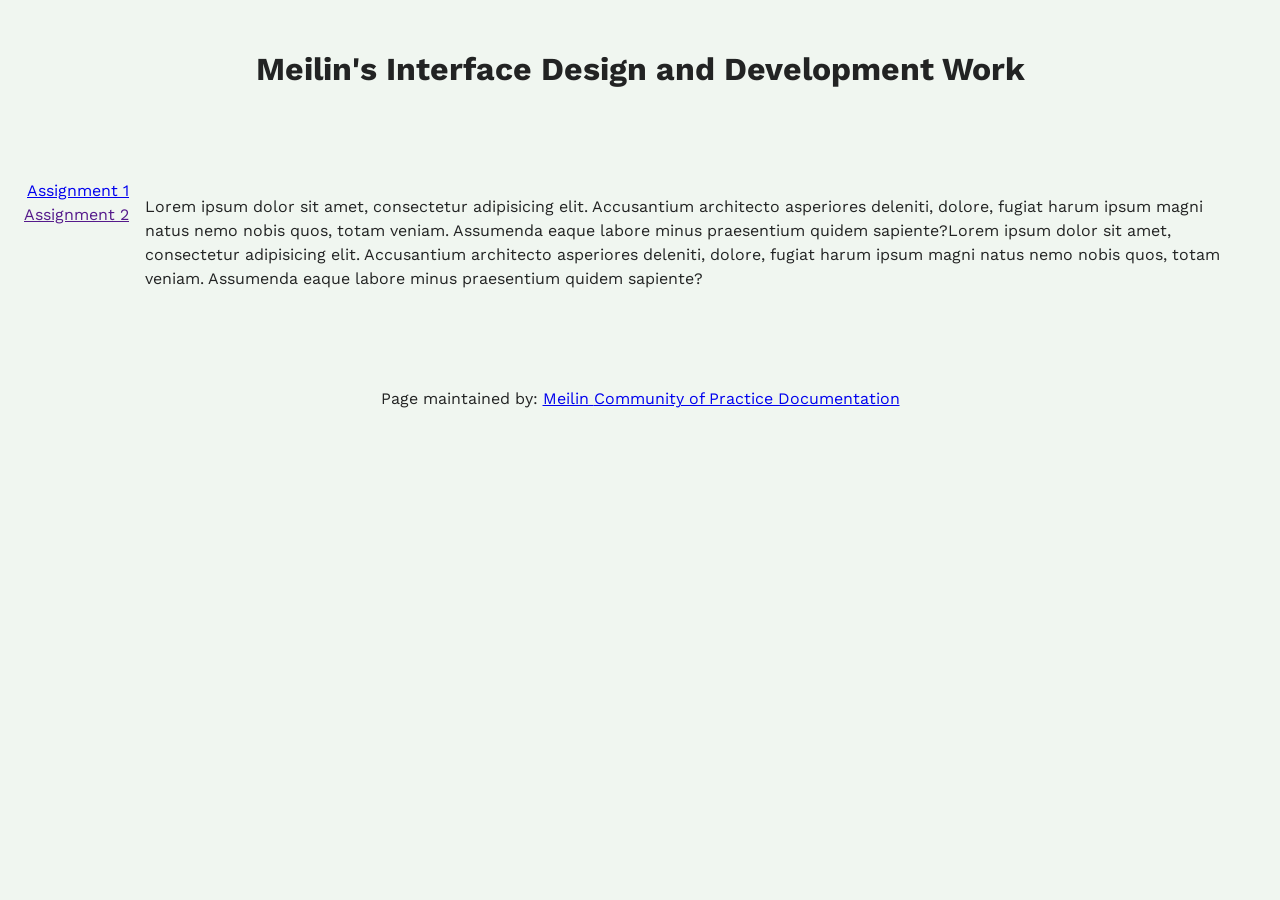
==== index.html @ fb6c8e4d "add community practice miro board link" ====
<!doctype html>
<html lang="en">
<head>
    <meta charset="UTF-8">
    <meta name="viewport"
          content="width=device-width, user-scalable=no, initial-scale=1.0, maximum-scale=1.0, minimum-scale=1.0">
    <meta http-equiv="X-UA-Compatible" content="ie=edge">

    <!-- !!!!! -->
    <!--    change this to refer to your specific page  -->
    <title>Meilin's Work Index</title>

    <!-- !!!!! -->
    <!--  change this to your preferred icon  -->
    <!-- favicon was sourced from favicon.io but the original graphics are copyright 2020 Twitter, Inc
    and other contributors -->
    <!-- They are licensed under CC-BY 4.0 as linked below -->
    <!-- https://creativecommons.org/licenses/by/4.0/ -->
    <link rel="icon" type="image/png" href="./assets/icons/favicon.png">

    <link rel="stylesheet" href="reset.css">
    <link rel="stylesheet" href="style.css">
</head>
<body>

<header>
    <!-- !!!!! -->
    <!--    change this to your preferred online name  -->
    <h1>Meilin's Interface Design and Development Work</h1>
</header>

<div class="mainNavContainer">

    <nav>
        <a href="./assignment1.html">Assignment 1</a>
        <a href="">Assignment 2</a>
    </nav>

    <main>
        <section id="intro-section">
            <p> Lorem ipsum dolor sit amet, consectetur adipisicing elit. Accusantium architecto asperiores deleniti, dolore, fugiat harum ipsum magni natus nemo nobis quos, totam veniam. Assumenda eaque labore minus praesentium quidem sapiente?Lorem ipsum dolor sit amet, consectetur adipisicing elit. Accusantium architecto asperiores deleniti, dolore, fugiat harum ipsum magni natus nemo nobis quos, totam veniam. Assumenda eaque labore minus praesentium quidem sapiente?</p>
        </section>
    </main>

    <!-- this is an empty element which helps with spacing -->
    <aside></aside>

</div>

<footer>
    <p>
        <!-- !!!!! -->
        <!--    change this to your preferred online name and update link to refer to your github page  -->
        Page maintained by:
        <a href="https://github.com/elaineMC1128" target="_blank">
            Meilin
        </a>
        <a href="https://au.miro.com/app/board/u3jVOf59xhs=/?share_link_id=700343927940">
            Community of Practice Documentation
        </a>
    </p>
</footer>
</body>
</html>
---- style.css ----
/*!!!!!*/
/*add in your own font imports here*/
/*remember to update them in the rest of the CSS : eg the body selector*/
@import url('https://fonts.googleapis.com/css2?family=Work+Sans:ital,wght@0,100..900;1,100..900&display=swap');

/*!!!!!*/
/*change out, and/or add colours to the colour scheme*/
:root{
    /* basic 2-bit palette from 1bit Monitor Glow Palette by Polyducks */
    /* https://lospec.com/palette-list/1bit-monitor-glow */
    --colour-1: #222323;
    --colour-2: #f0f6f0;
}

/* this swaps the colour order to account for user's OS dark mode */
/*!!!!!*/
/*remember to update the colours here too to reflect the above changes*/
@media (prefers-color-scheme: dark) {
    :root{
        --colour-1: #f0f6f0;
        --colour-2: #222323;
    }
}


body {
    background-color: var(--colour-2);
    color: var(--colour-1);
    font-family: 'Work Sans', sans-serif;
    line-height: 1.5;
    padding: 1rem;
    display: flex;
    flex-direction: column;
    gap: 1rem;
}

header {
    display: flex;
    justify-content: center;
    margin-block-end: 3rem;
}

.mainNavContainer {
    flex: 1;
    display: flex;
    justify-content: center;
    gap: 1rem;
}

nav {
    display: flex;
    flex-direction: column;
    min-width: fit-content;
    flex: 1;
    align-items: flex-end;
}

main {
    display: flex;
    flex-direction: column;
    align-items: center;
}

aside {
    visibility: hidden;
    flex: 1;
}

footer {
    display: flex;
    justify-content: center;
    margin-block-start: 3rem;
}

/*technique from Kevin Powell*/
/*https://youtu.be/CU8Plk-53RU?si=zMpP0Pfbg1SaXeDB&t=255*/
/*longer post about how this works and the * + * selector*/
/*https://alistapart.com/article/axiomatic-css-and-lobotomized-owls/*/
.prose > * + * {
    margin-block-start: var(--prose-flow, 1em);
}

/* breakpoints from Material Design Spec https://m3.material.io/foundations/layout/breakpoints/overview */
/* while sometimes mobile first is recommended, as we will be focused on desktop, we will start there */

/* assumed base sizing is large (1200–1599px) : desktop  */

/* extra-large breakpoint : desktop, ultrawide monitors */
@media (width > 1600px) {

}

/* expanded breakpoint : phone or tablet in landscape, desktop */
@media (width < 1200px) {
    header {
        margin-block-end: 2rem;
    }
    footer {
        margin-block-start: 2rem;
    }
}
/* medium breakpoint : tablet in portrait */
@media (width < 840px) {
    header {
        margin-block-end: 1rem;
    }
    .mainNavContainer {
        flex-direction: column;
        justify-content: flex-start;
        align-items: center;
    }
    nav {
        flex: 0;
        width: 100%;
        max-width: 80rch;
        justify-content: space-between;
        flex-direction: row;
    }
    main {
        flex: 1;
    }
    aside {
        flex: 0;
    }
    footer {
        margin-block-start: 1rem;
    }
}
/* compact breakpoint : phone in portrait */
@media (width < 600px) {

}
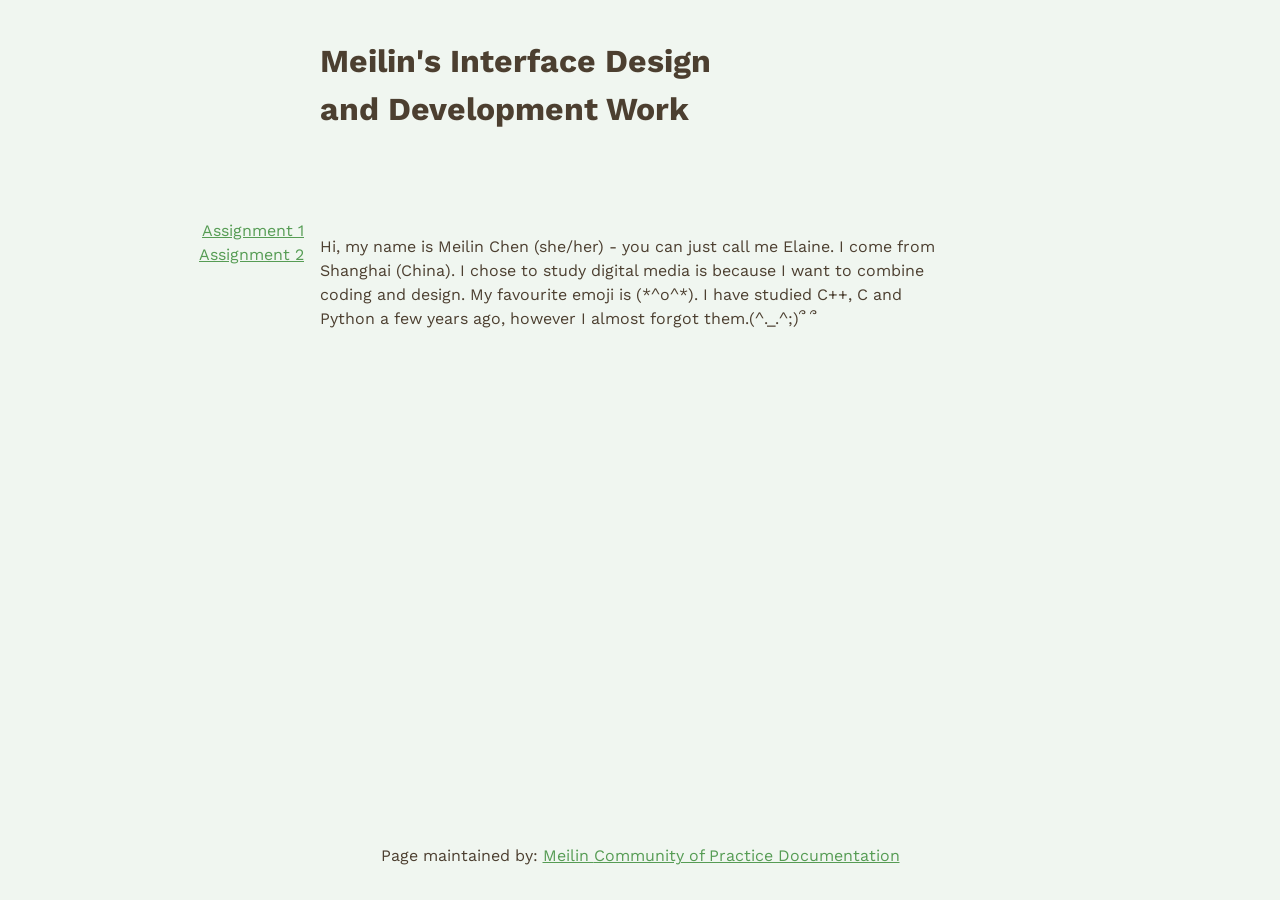
==== commit ffdba682: "update build Assignment 1" ====
--- a/index.html
+++ b/index.html
@@ -38,7 +38,11 @@
 
     <main>
         <section id="intro-section">
-            <p> Lorem ipsum dolor sit amet, consectetur adipisicing elit. Accusantium architecto asperiores deleniti, dolore, fugiat harum ipsum magni natus nemo nobis quos, totam veniam. Assumenda eaque labore minus praesentium quidem sapiente?Lorem ipsum dolor sit amet, consectetur adipisicing elit. Accusantium architecto asperiores deleniti, dolore, fugiat harum ipsum magni natus nemo nobis quos, totam veniam. Assumenda eaque labore minus praesentium quidem sapiente?</p>
+            <p>
+                Hi, my name is Meilin Chen (she/her) - you can just call me Elaine. I come from Shanghai (China). I chose
+                to study digital media is because I want to combine coding and design. My favourite emoji is (*^o^*).
+                I have studied C++, C and Python a few years ago, however I almost forgot them.(^._.^;)՞ ՞　
+            </p>
         </section>
     </main>
 
--- a/style.css
+++ b/style.css
@@ -8,8 +8,10 @@
 :root{
     /* basic 2-bit palette from 1bit Monitor Glow Palette by Polyducks */
     /* https://lospec.com/palette-list/1bit-monitor-glow */
-    --colour-1: #222323;
+    --colour-1: #4c3f30;
     --colour-2: #f0f6f0;
+    --colour-link: #569c54;
+    --colour-link-hover: #545471;
 }
 
 /* this swaps the colour order to account for user's OS dark mode */
@@ -32,6 +34,10 @@
     display: flex;
     flex-direction: column;
     gap: 1rem;
+}
+
+b {
+    font-weight: 600;
 }
 
 header {
@@ -61,6 +67,52 @@
     align-items: center;
 }
 
+a {
+    color: var(--colour-link);
+}
+
+a:visited {
+    color: var(--colour-link);
+}
+
+a:hover,
+a:focus-visible {
+    color: var(--colour-link-hover);
+}
+
+section {
+    max-width: 80rch;
+}
+
+section + section {
+    border-top: 1px solid var(--colour-1);
+    margin-block-start: 2rem;
+    padding-block-start: 2rem;
+}
+
+.image-row {
+    display: flex;
+    gap: 1rem;
+    margin-block: 1rem;
+    justify-content: center;
+}
+
+.image-row img {
+    height: auto;
+    display: block;
+    flex: 0 1 calc(50% - 0.5rem);
+    max-width: calc(50% - 0.5rem);
+}
+
+.image-row img:only-child {
+    flex-basis: min(70%, 32rem);
+    max-width: min(70%, 32rem);
+}
+
+.firstSectionHeading {
+    margin-top: 0;
+}
+
 aside {
     visibility: hidden;
     flex: 1;
@@ -78,6 +130,10 @@
 /*https://alistapart.com/article/axiomatic-css-and-lobotomized-owls/*/
 .prose > * + * {
     margin-block-start: var(--prose-flow, 1em);
+}
+
+h3 + * {
+    margin-block-start: 0.4rem;
 }
 
 /* breakpoints from Material Design Spec https://m3.material.io/foundations/layout/breakpoints/overview */
@@ -128,5 +184,12 @@
 }
 /* compact breakpoint : phone in portrait */
 @media (width < 600px) {
+    .image-row {
+        flex-direction: column;
+    }
 
-}+    .image-row img {
+        flex-basis: 100%;
+        max-width: 100%;
+    }
+}
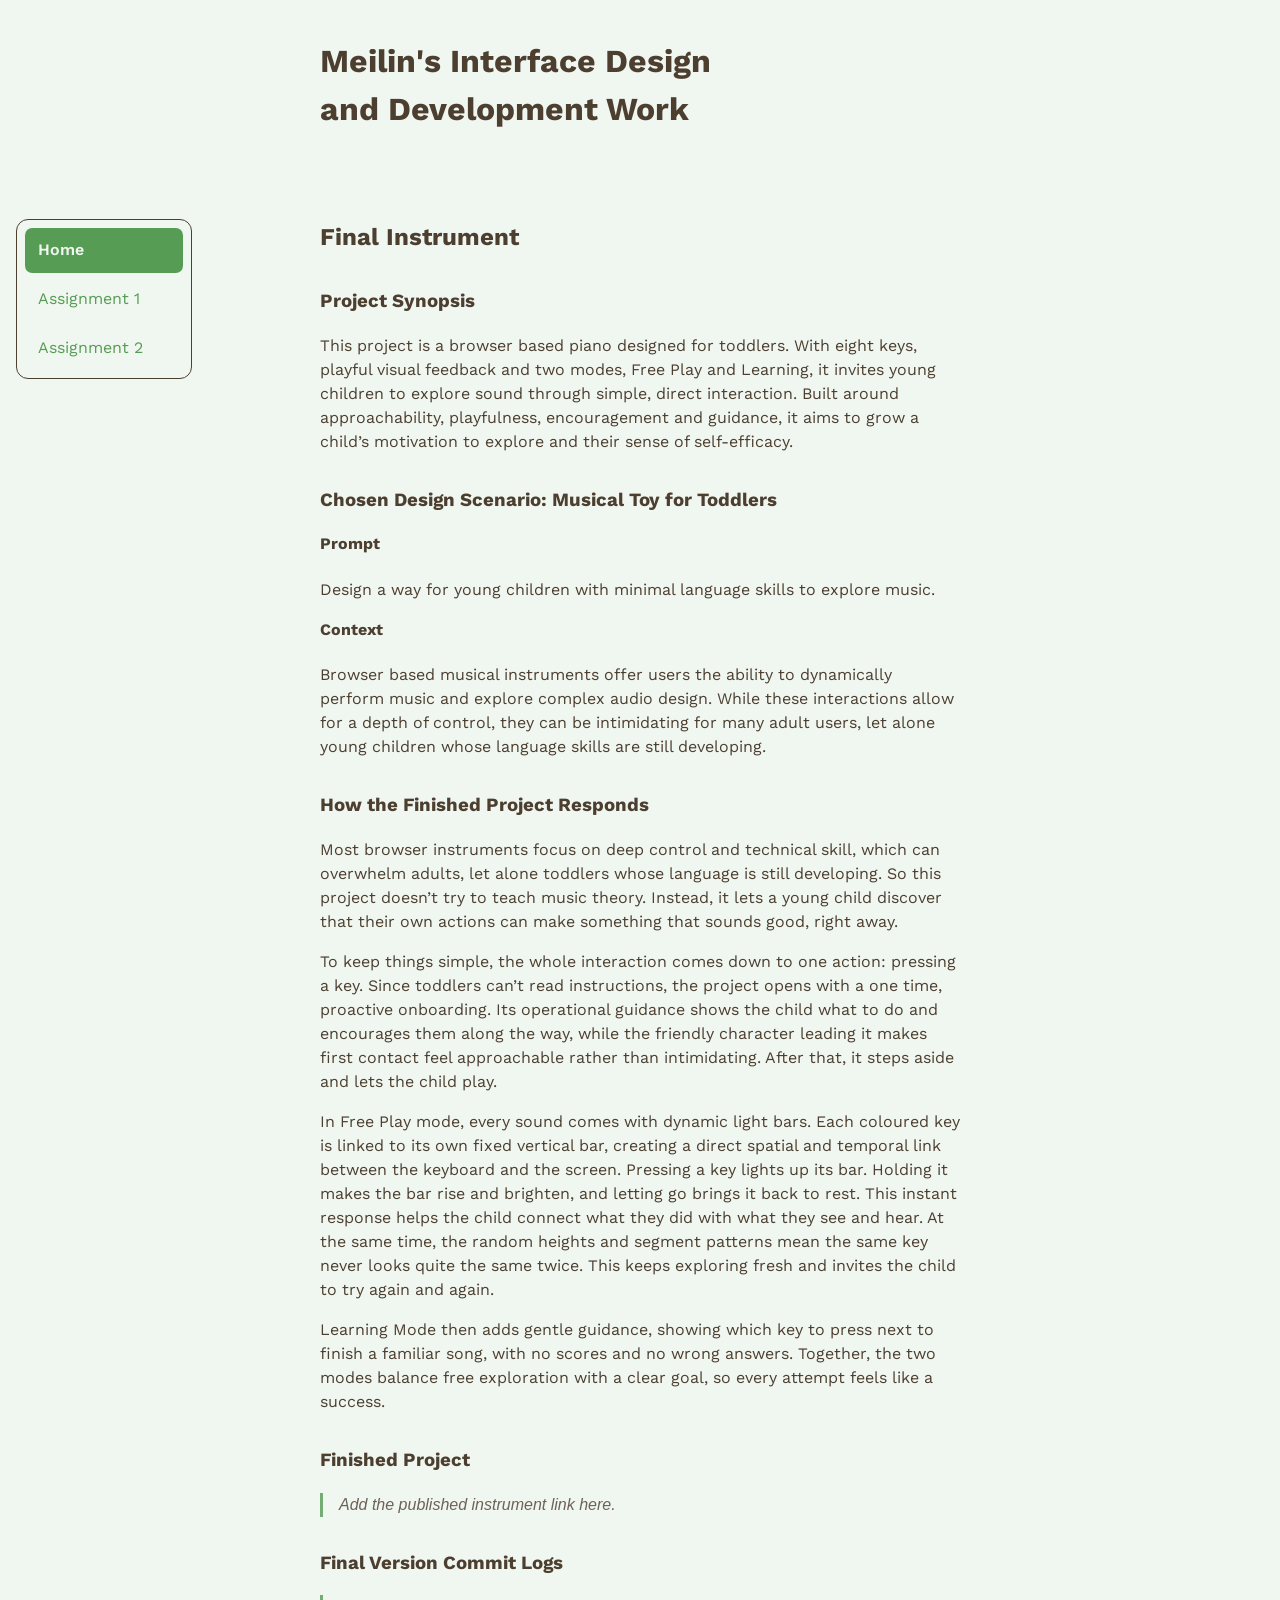
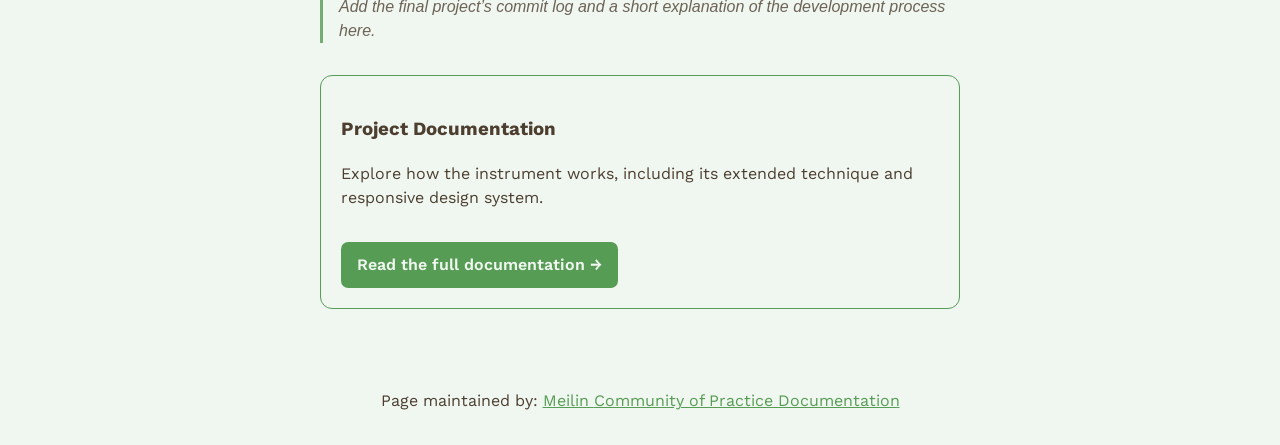
==== commit 7954f57e: "setup assignment3 index - update page style - build the a3 structure" ====
--- a/index.html
+++ b/index.html
@@ -6,12 +6,8 @@
           content="width=device-width, user-scalable=no, initial-scale=1.0, maximum-scale=1.0, minimum-scale=1.0">
     <meta http-equiv="X-UA-Compatible" content="ie=edge">
 
-    <!-- !!!!! -->
-    <!--    change this to refer to your specific page  -->
     <title>Meilin's Work Index</title>
 
-    <!-- !!!!! -->
-    <!--  change this to your preferred icon  -->
     <!-- favicon was sourced from favicon.io but the original graphics are copyright 2020 Twitter, Inc
     and other contributors -->
     <!-- They are licensed under CC-BY 4.0 as linked below -->
@@ -24,25 +20,88 @@
 <body>
 
 <header>
-    <!-- !!!!! -->
-    <!--    change this to your preferred online name  -->
     <h1>Meilin's Interface Design and Development Work</h1>
 </header>
 
 <div class="mainNavContainer">
 
-    <nav>
+    <nav aria-label="Primary navigation">
+        <a href="./index.html" aria-current="page">Home</a>
         <a href="./assignment1.html">Assignment 1</a>
-        <a href="">Assignment 2</a>
+        <a href="./assignment2.html">Assignment 2</a>
     </nav>
 
     <main>
-        <section id="intro-section">
-            <p>
-                Hi, my name is Meilin Chen (she/her) - you can just call me Elaine. I come from Shanghai (China). I chose
-                to study digital media is because I want to combine coding and design. My favourite emoji is (*^o^*).
-                I have studied C++, C and Python a few years ago, however I almost forgot them.(^._.^;)՞ ՞　
-            </p>
+        <section id="assignment-3" class="assignment-three">
+            <h1 class="firstSectionHeading">Final Instrument</h1>
+
+            <div class="assignment-three-part">
+                <h3>Project Synopsis</h3>
+                <p>
+                    This project is a browser based piano designed for toddlers. With eight keys, playful visual feedback
+                    and two modes, Free Play and Learning, it invites young children to explore sound through simple,
+                    direct interaction. Built around approachability, playfulness, encouragement and guidance, it aims to
+                    grow a child’s motivation to explore and their sense of self-efficacy.
+                </p>
+            </div>
+
+            <div class="assignment-three-part">
+                <h3>Chosen Design Scenario: Musical Toy for Toddlers</h3>
+                <h4>Prompt</h4>
+                <p>Design a way for young children with minimal language skills to explore music.</p>
+                <h4>Context</h4>
+                <p>
+                    Browser based musical instruments offer users the ability to dynamically perform music and explore
+                    complex audio design. While these interactions allow for a depth of control, they can be intimidating
+                    for many adult users, let alone young children whose language skills are still developing.
+                </p>
+            </div>
+
+            <div class="assignment-three-part">
+                <h3>How the Finished Project Responds</h3>
+                <p>
+                    Most browser instruments focus on deep control and technical skill, which can overwhelm adults, let
+                    alone toddlers whose language is still developing. So this project doesn’t try to teach music theory.
+                    Instead, it lets a young child discover that their own actions can make something that sounds good,
+                    right away.
+                </p>
+                <p>
+                    To keep things simple, the whole interaction comes down to one action: pressing a key. Since toddlers
+                    can’t read instructions, the project opens with a one time, proactive onboarding. Its operational
+                    guidance shows the child what to do and encourages them along the way, while the friendly character
+                    leading it makes first contact feel approachable rather than intimidating. After that, it steps aside
+                    and lets the child play.
+                </p>
+                <p>
+                    In Free Play mode, every sound comes with dynamic light bars. Each coloured key is linked to its own
+                    fixed vertical bar, creating a direct spatial and temporal link between the keyboard and the screen.
+                    Pressing a key lights up its bar. Holding it makes the bar rise and brighten, and letting go brings it
+                    back to rest. This instant response helps the child connect what they did with what they see and hear.
+                    At the same time, the random heights and segment patterns mean the same key never looks quite the same
+                    twice. This keeps exploring fresh and invites the child to try again and again.
+                </p>
+                <p>
+                    Learning Mode then adds gentle guidance, showing which key to press next to finish a familiar song,
+                    with no scores and no wrong answers. Together, the two modes balance free exploration with a clear
+                    goal, so every attempt feels like a success.
+                </p>
+            </div>
+
+            <div class="assignment-three-part">
+                <h3>Finished Project</h3>
+                <p class="assignment-placeholder">Add the published instrument link here.</p>
+            </div>
+
+            <div class="assignment-three-part">
+                <h3>Final Version Commit Logs</h3>
+                <p class="assignment-placeholder">Add the final project’s commit log and a short explanation of the development process here.</p>
+            </div>
+
+            <div class="assignment-three-part documentation-link">
+                <h3>Project Documentation</h3>
+                <p>Explore how the instrument works, including its extended technique and responsive design system.</p>
+                <a class="documentation-button" href="./assignment3-documentation.html">Read the full documentation <span aria-hidden="true">→</span></a>
+            </div>
         </section>
     </main>
 
@@ -53,16 +112,14 @@
 
 <footer>
     <p>
-        <!-- !!!!! -->
-        <!--    change this to your preferred online name and update link to refer to your github page  -->
         Page maintained by:
         <a href="https://github.com/elaineMC1128" target="_blank">
             Meilin
         </a>
-        <a href="https://au.miro.com/app/board/u3jVOf59xhs=/?share_link_id=700343927940">
+        <a href="https://au.miro.com/app/board/u3jVOf59xhs=/?share_link_id=700343927940" target="_blank">
             Community of Practice Documentation
         </a>
     </p>
 </footer>
 </body>
-</html>+</html>
--- a/style.css
+++ b/style.css
@@ -1,10 +1,5 @@
-/*!!!!!*/
-/*add in your own font imports here*/
-/*remember to update them in the rest of the CSS : eg the body selector*/
 @import url('https://fonts.googleapis.com/css2?family=Work+Sans:ital,wght@0,100..900;1,100..900&display=swap');
 
-/*!!!!!*/
-/*change out, and/or add colours to the colour scheme*/
 :root{
     /* basic 2-bit palette from 1bit Monitor Glow Palette by Polyducks */
     /* https://lospec.com/palette-list/1bit-monitor-glow */
@@ -15,12 +10,10 @@
 }
 
 /* this swaps the colour order to account for user's OS dark mode */
-/*!!!!!*/
-/*remember to update the colours here too to reflect the above changes*/
 @media (prefers-color-scheme: dark) {
     :root{
         --colour-1: #f0f6f0;
-        --colour-2: #222323;
+        --colour-2: #4c3f30;
     }
 }
 
@@ -90,6 +83,24 @@
     padding-block-start: 2rem;
 }
 
+.peer-testing-link {
+    border-top: none;
+    margin-block-start: 4rem;
+    padding-block-start: 0;
+    transform: translateY(1rem);
+}
+
+.ai-statement {
+    color: color-mix(in srgb, var(--colour-1) 75%, var(--colour-2));
+    font-size: 0.95rem;
+    margin-block-start: 5rem;
+}
+
+.ai-statement p {
+    max-width: 100ch;
+    line-height: 1.5;
+}
+
 .image-row {
     display: flex;
     gap: 1rem;
@@ -107,6 +118,49 @@
 .image-row img:only-child {
     flex-basis: min(70%, 32rem);
     max-width: min(70%, 32rem);
+}
+
+.reference-figure {
+    margin-block: 1rem;
+    text-align: center;
+}
+
+.reference-figure img {
+    display: block;
+    width: min(70%, 32rem);
+    height: auto;
+    margin-inline: auto;
+}
+
+.reference-figure figcaption {
+    color: #808080;
+    font-size: 0.85rem;
+    font-style: italic;
+    margin-block-start: 0.4rem;
+}
+
+.section-note {
+    color: #808080;
+    font-size: 0.85rem;
+    font-style: italic;
+}
+
+.radial-reference img {
+    width: min(50%, 22rem);
+}
+
+.reference-figure-row {
+    display: flex;
+    gap: 1rem;
+    align-items: flex-start;
+}
+
+.reference-figure-row .reference-figure {
+    flex: 1;
+}
+
+.reference-figure-row .reference-figure img {
+    width: 100%;
 }
 
 .firstSectionHeading {
@@ -192,4 +246,145 @@
         flex-basis: 100%;
         max-width: 100%;
     }
-}
+
+    .reference-figure-row {
+        flex-direction: column;
+    }
+
+    .reference-figure-row .reference-figure {
+        width: 100%;
+        flex: none;
+    }
+}
+
+
+/* Assignment 3 home page sections */
+.assignment-three {
+    width: 100%;
+}
+
+.assignment-three-part {
+    margin-block-start: 2rem;
+}
+
+.assignment-three-part h4 {
+    margin-block-start: 1rem;
+}
+
+.assignment-three-part p + p {
+    margin-block-start: 1rem;
+}
+
+.assignment-placeholder {
+    border-inline-start: 3px solid var(--colour-link);
+    padding-inline-start: 1rem;
+    opacity: 0.8;
+    font-style: italic;
+}
+
+
+/* Consistent sidebar navigation across the work index */
+.mainNavContainer nav {
+    flex: 0 0 11rem;
+    align-self: flex-start;
+    align-items: stretch;
+    position: sticky;
+    top: 1rem;
+    gap: 0.25rem;
+    padding: 0.5rem;
+    border: 1px solid var(--colour-1);
+    border-radius: 0.75rem;
+}
+
+.mainNavContainer nav a {
+    display: block;
+    padding: 0.65rem 0.8rem;
+    border-radius: 0.45rem;
+    text-decoration: none;
+}
+
+.mainNavContainer nav a[aria-current="page"],
+.mainNavContainer nav a.is-selected {
+    background: var(--colour-link);
+    color: var(--colour-2);
+    font-weight: 600;
+}
+
+.mainNavContainer nav a:not([aria-current="page"]):not(.is-selected):hover,
+.mainNavContainer nav a:not([aria-current="page"]):not(.is-selected):focus-visible {
+    background: color-mix(in srgb, var(--colour-link) 18%, var(--colour-2));
+}
+
+.mainNavContainer nav a:focus-visible,
+.documentation-button:focus-visible {
+    outline: 2px solid var(--colour-link-hover);
+    outline-offset: 2px;
+}
+
+.mainNavContainer main {
+    flex: 1 1 80rch;
+    min-width: 0;
+}
+
+.mainNavContainer aside {
+    flex: 0 0 11rem;
+}
+
+.documentation-link {
+    padding: 1.25rem;
+    border: 1px solid var(--colour-link);
+    border-radius: 0.75rem;
+}
+
+.documentation-button {
+    display: inline-block;
+    margin-block-start: 1rem;
+    padding: 0.7rem 1rem;
+    border-radius: 0.45rem;
+    background: var(--colour-link);
+    color: var(--colour-2);
+    font-weight: 600;
+    text-decoration: none;
+}
+
+.documentation-button:visited,
+.documentation-button:hover {
+    color: var(--colour-2);
+}
+
+.documentation-button:hover {
+    background: var(--colour-link-hover);
+}
+
+.documentation-page h3 {
+    margin-block-start: 1.5rem;
+}
+
+.documentation-page h4 {
+    margin-block-start: 1rem;
+}
+
+.documentation-page p + p {
+    margin-block-start: 1rem;
+}
+
+@media (width < 840px) {
+    .mainNavContainer nav {
+        position: static;
+        flex: 0 0 auto;
+        width: 100%;
+        max-width: 80rch;
+        flex-direction: row;
+        flex-wrap: wrap;
+        justify-content: flex-start;
+    }
+
+    .mainNavContainer main {
+        width: 100%;
+        max-width: 80rch;
+    }
+
+    .mainNavContainer aside {
+        flex: 0 0 0;
+    }
+}
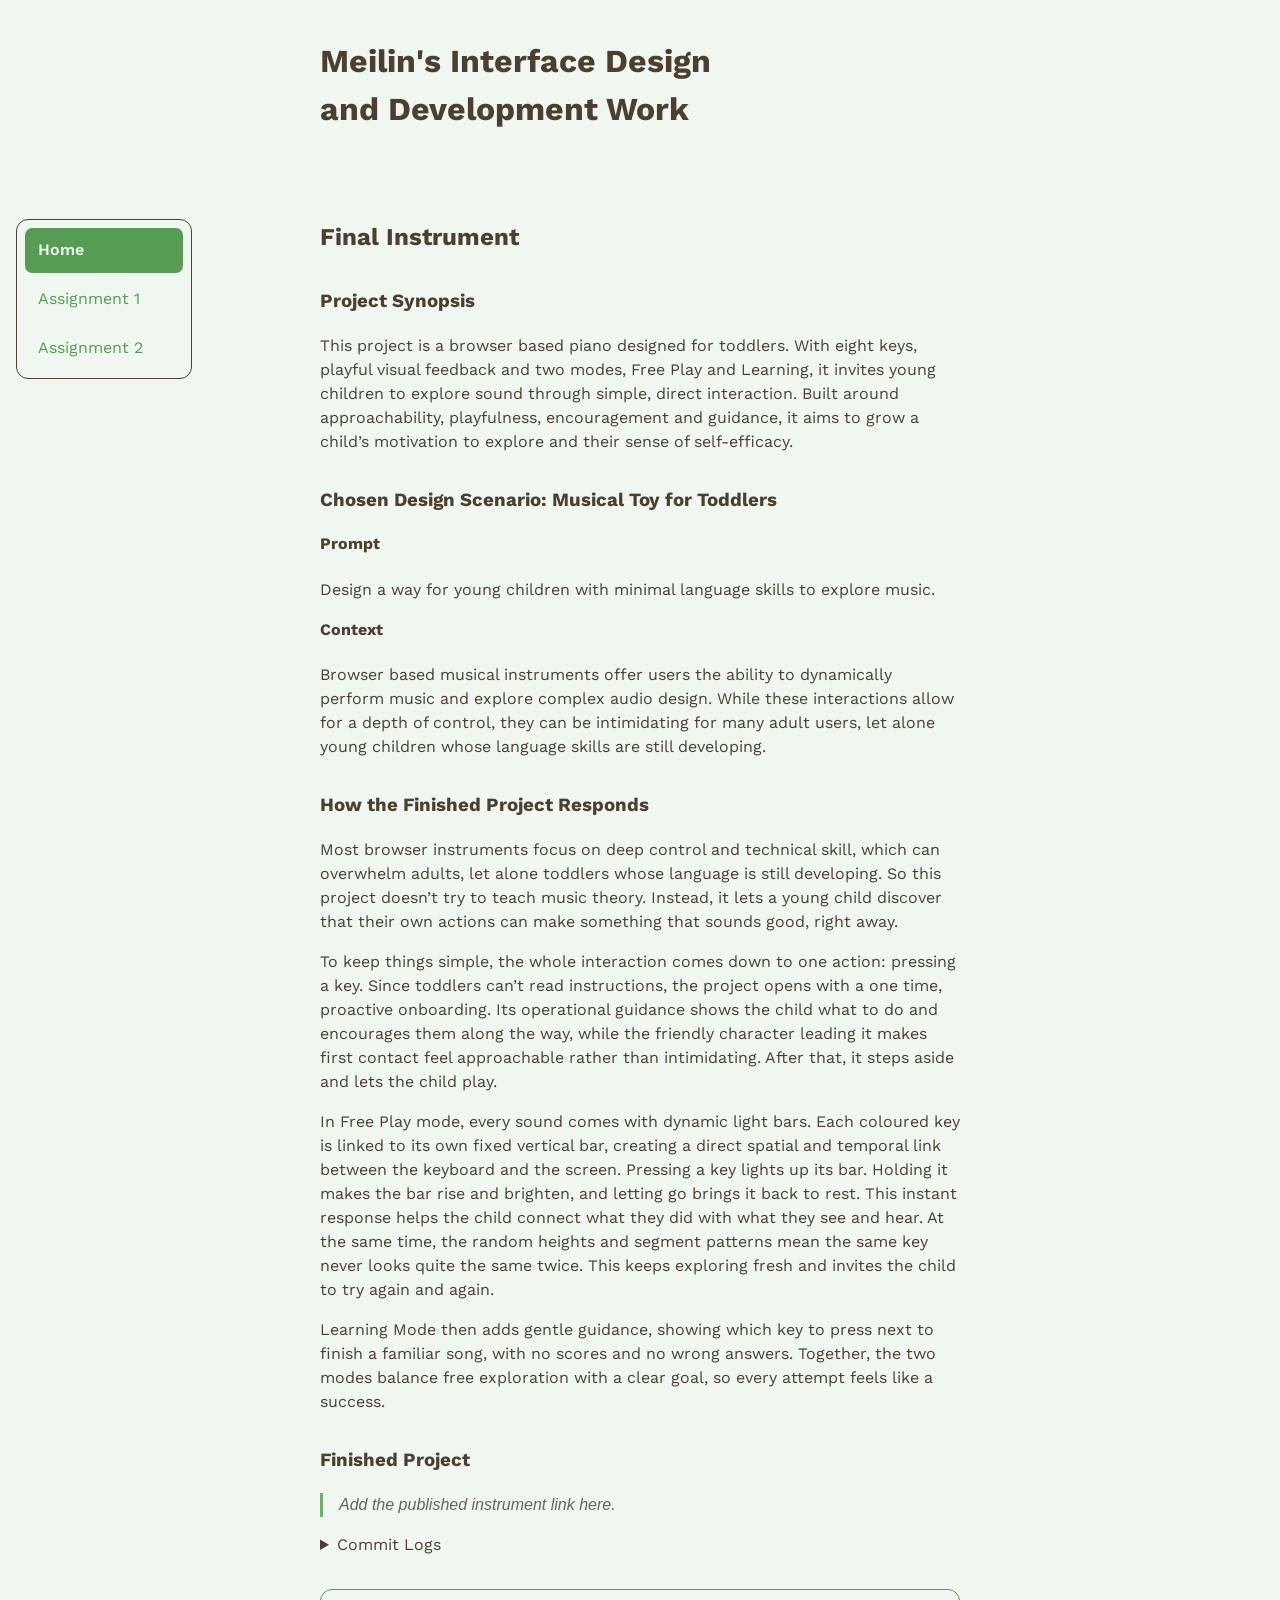
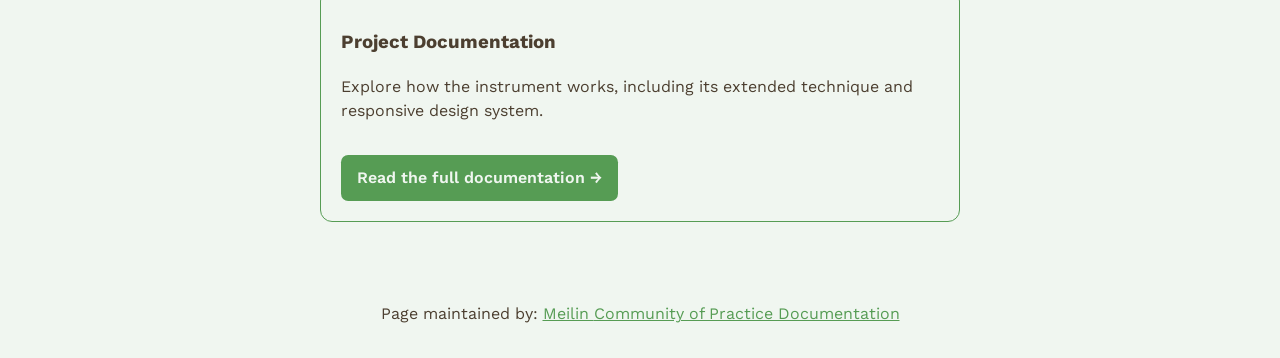
==== commit d83d7fcb: "build Final Instrument Documentation" ====
--- a/index.html
+++ b/index.html
@@ -90,11 +90,304 @@
             <div class="assignment-three-part">
                 <h3>Finished Project</h3>
                 <p class="assignment-placeholder">Add the published instrument link here.</p>
-            </div>
-
-            <div class="assignment-three-part">
-                <h3>Final Version Commit Logs</h3>
-                <p class="assignment-placeholder">Add the final project’s commit log and a short explanation of the development process here.</p>
+                <details>
+                    <summary>Commit Logs</summary>
+                    <table>
+
+                        <thead><tr>
+
+                            <th>Author</th>
+                            <th>Date</th>
+                            <th>Subject</th>
+                            <th>Body</th>
+
+                        </tr></thead>
+
+                        <tbody>
+
+                        <tr>
+
+                            <td>s4151128</td>
+                            <td>Sat Sep 12 03:35:27 2026 +1000</td>
+                            <td>setup index</td>
+                            <td></td>
+
+                        </tr>
+
+                        <tr>
+
+                            <td>s4151128</td>
+                            <td>Mon Sep 14 02:04:11 2026 +1000</td>
+                            <td>update index</td>
+                            <td>built a clearer index structure and upload the assets</td>
+
+                        </tr>
+
+                        <tr>
+
+                            <td>s4151128</td>
+                            <td>Tue Sep 15 23:12:16 2026 +1000</td>
+                            <td>add assets</td>
+                            <td>icons and a sound effect</td>
+
+                        </tr>
+
+                        <tr>
+
+                            <td>s4151128</td>
+                            <td>Tue Sep 15 23:15:59 2026 +1000</td>
+                            <td>Update index.html</td>
+                            <td></td>
+
+                        </tr>
+
+                        <tr>
+
+                            <td>s4151128</td>
+                            <td>Tue Sep 15 23:44:36 2026 +1000</td>
+                            <td>update css file</td>
+                            <td>adjust the index structure</td>
+
+                        </tr>
+
+                        <tr>
+
+                            <td>s4151128</td>
+                            <td>Tue Sep 15 23:44:42 2026 +1000</td>
+                            <td>Delete freeplay.js</td>
+                            <td></td>
+
+                        </tr>
+
+                        <tr>
+
+                            <td>s4151128</td>
+                            <td>Wed Sep 16 00:48:42 2026 +1000</td>
+                            <td>creative main.js</td>
+                            <td></td>
+
+                        </tr>
+
+                        <tr>
+
+                            <td>s4151128</td>
+                            <td>Wed Sep 16 01:02:13 2026 +1000</td>
+                            <td>Create freeplay.js</td>
+                            <td></td>
+
+                        </tr>
+
+                        <tr>
+
+                            <td>s4151128</td>
+                            <td>Wed Sep 16 01:16:02 2026 +1000</td>
+                            <td>update js files</td>
+                            <td></td>
+
+                        </tr>
+
+                        <tr>
+
+                            <td>s4151128</td>
+                            <td>Thu Sep 17 11:58:45 2026 +1000</td>
+                            <td>update icon position</td>
+                            <td></td>
+
+                        </tr>
+
+                        <tr>
+
+                            <td>s4151128</td>
+                            <td>Thu Sep 17 12:02:22 2026 +1000</td>
+                            <td>adjust icon position</td>
+                            <td></td>
+
+                        </tr>
+
+                        <tr>
+
+                            <td>s4151128</td>
+                            <td>Sun Sep 20 16:35:22 2026 +1000</td>
+                            <td>delete the guidance button</td>
+                            <td></td>
+
+                        </tr>
+
+                        <tr>
+
+                            <td>s4151128</td>
+                            <td>Thu Sep 24 20:14:12 2026 +1000</td>
+                            <td>update the project title</td>
+                            <td></td>
+
+                        </tr>
+
+                        <tr>
+
+                            <td>s4151128</td>
+                            <td>Fri Sep 25 15:43:35 2026 +1000</td>
+                            <td>turn on the keyboard notes button by default</td>
+                            <td></td>
+
+                        </tr>
+
+                        <tr>
+
+                            <td>s4151128</td>
+                            <td>Sun Sep 27 17:25:38 2026 +1000</td>
+                            <td>Merge branch 'main' into feedbackLightBar</td>
+                            <td></td>
+
+                        </tr>
+
+                        <tr>
+
+                            <td>s4151128</td>
+                            <td>Sun Sep 27 23:58:56 2026 +1000</td>
+                            <td>Implement dynamic light bars and refine interactive visual feedback</td>
+                            <td></td>
+
+                        </tr>
+
+                        <tr>
+
+                            <td>s4151128</td>
+                            <td>Mon Sep 28 00:03:58 2026 +1000</td>
+                            <td>update style.css</td>
+                            <td>Remove default focus outlines from all buttons</td>
+
+                        </tr>
+
+                        <tr>
+
+                            <td>s4151128</td>
+                            <td>Tue Sep 29 02:44:35 2026 +1000</td>
+                            <td>update css style</td>
+                            <td></td>
+
+                        </tr>
+
+                        <tr>
+
+                            <td>s4151128</td>
+                            <td>Wed Oct 7 14:58:33 2026 +1100</td>
+                            <td>build a directory in assets</td>
+                            <td>for characters</td>
+
+                        </tr>
+
+                        <tr>
+
+                            <td>s4151128</td>
+                            <td>Wed Oct 7 15:07:47 2026 +1100</td>
+                            <td>build a directory in assets</td>
+                            <td></td>
+
+                        </tr>
+
+                        <tr>
+
+                            <td>s4151128</td>
+                            <td>Wed Oct 7 15:16:05 2026 +1100</td>
+                            <td>Merge branch 'finalProject_2' of https://github.com/elaineMC1128/IDAD_InstrumentProject into finalProject_2</td>
+                            <td></td>
+
+                        </tr>
+
+                        <tr>
+
+                            <td>s4151128</td>
+                            <td>Wed Oct 7 16:02:29 2026 +1100</td>
+                            <td>Port proactive guidance overlays</td>
+                            <td></td>
+
+                        </tr>
+
+                        <tr>
+
+                            <td>s4151128</td>
+                            <td>Wed Oct 7 16:08:08 2026 +1100</td>
+                            <td>Delete start.png</td>
+                            <td></td>
+
+                        </tr>
+
+                        <tr>
+
+                            <td>#	css/style.css</td>
+                            <td>undefined</td>
+                            <td>undefined</td>
+                            <td>undefined</td>
+
+                        </tr>
+
+                        <tr>
+
+                            <td>s4151128</td>
+                            <td>Tue Oct 20 13:46:19 2026 +1100</td>
+                            <td>Merge branch 'finalProject_2'</td>
+                            <td># Conflicts:</td>
+
+                        </tr>
+
+                        <tr>
+
+                            <td>s4151128</td>
+                            <td>Wed Oct 21 13:11:54 2026 +1100</td>
+                            <td>update the character(new version)</td>
+                            <td></td>
+
+                        </tr>
+
+                        <tr>
+
+                            <td>s4151128</td>
+                            <td>Wed Oct 21 17:02:38 2026 +1100</td>
+                            <td>adjust for responsive design</td>
+                            <td></td>
+
+                        </tr>
+
+                        <tr>
+
+                            <td>s4151128</td>
+                            <td>Wed Oct 21 17:30:12 2026 +1100</td>
+                            <td>adjust learning-complete-card position</td>
+                            <td></td>
+
+                        </tr>
+
+                        <tr>
+
+                            <td>s4151128</td>
+                            <td>Mon Oct 26 18:28:10 2026 +1100</td>
+                            <td>add background style</td>
+                            <td></td>
+
+                        </tr>
+
+                        <tr>
+
+                            <td>s4151128</td>
+                            <td>Mon Oct 26 18:35:12 2026 +1100</td>
+                            <td>change the title style</td>
+                            <td></td>
+
+                        </tr>
+
+                        <tr>
+
+                            <td>s4151128</td>
+                            <td>Mon Oct 26 18:36:10 2026 +1100</td>
+                            <td>change the website title</td>
+                            <td></td>
+
+                        </tr>
+
+                        </tbody>
+
+                    </table>
+                </details>
             </div>
 
             <div class="assignment-three-part documentation-link">
--- a/style.css
+++ b/style.css
@@ -368,6 +368,19 @@
     margin-block-start: 1rem;
 }
 
+.documentation-feature-list {
+    margin-block: 1rem;
+    padding-inline-start: 2.5rem;
+}
+
+.documentation-feature-list li {
+    padding-inline-start: 0.5rem;
+}
+
+.documentation-feature-list li + li {
+    margin-block-start: 0.75rem;
+}
+
 @media (width < 840px) {
     .mainNavContainer nav {
         position: static;
@@ -388,3 +401,35 @@
         flex: 0 0 0;
     }
 }
+
+
+/* Project documentation details */
+.documentation-code-image {
+    width: 92%;
+    height: auto;
+    margin-inline: auto;
+}
+
+.documentation-table-wrap {
+    max-width: 100%;
+    overflow-x: auto;
+    margin-block: 1rem;
+}
+
+.documentation-page table {
+    width: 100%;
+    min-width: 34rem;
+    border-collapse: collapse;
+    text-align: left;
+}
+
+.documentation-page th,
+.documentation-page td {
+    padding: 0.6rem 0.75rem;
+    border: 1px solid var(--colour-1);
+    vertical-align: top;
+}
+
+.documentation-page thead {
+    background: color-mix(in srgb, var(--colour-link) 18%, var(--colour-2));
+}
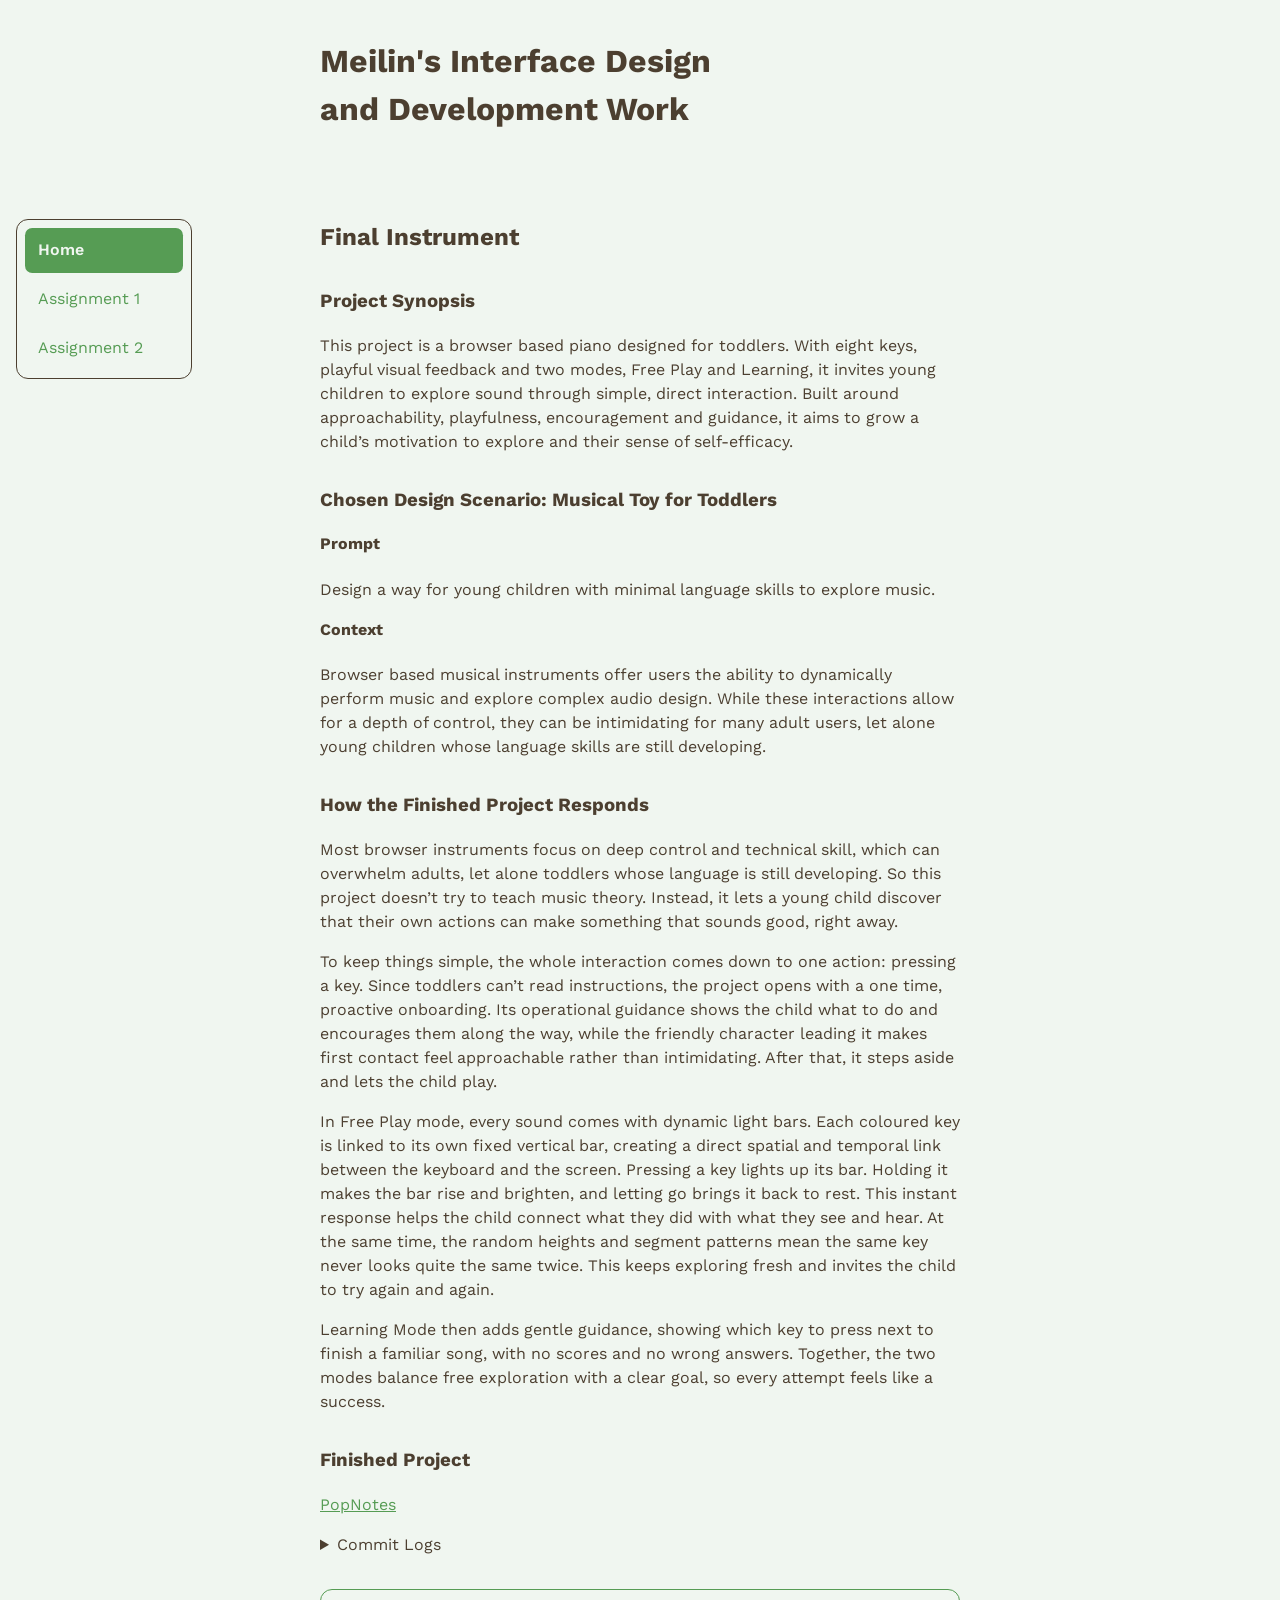
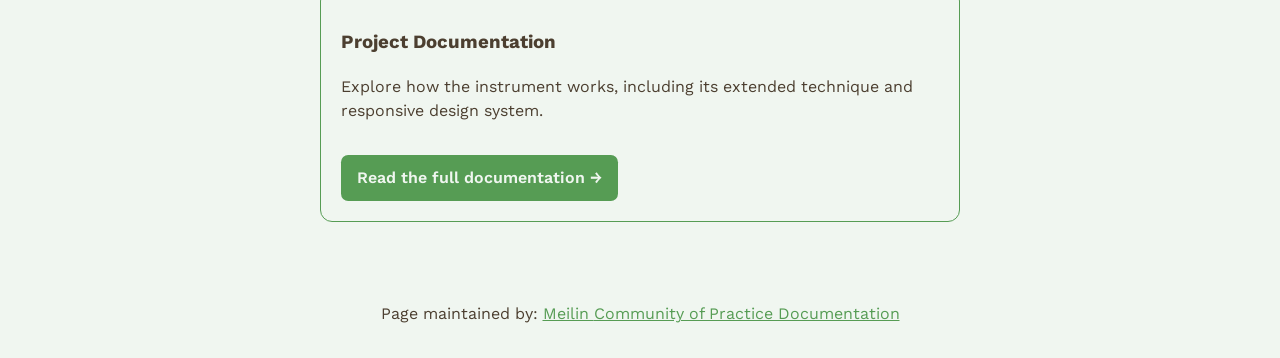
==== commit 2f4ae884: "add design system and project link" ====
--- a/index.html
+++ b/index.html
@@ -89,7 +89,7 @@
 
             <div class="assignment-three-part">
                 <h3>Finished Project</h3>
-                <p class="assignment-placeholder">Add the published instrument link here.</p>
+                <p><a href="https://elainemc1128.github.io/IDAD_InstrumentProject/" target="_blank">PopNotes</a></p>
                 <details>
                     <summary>Commit Logs</summary>
                     <table>
--- a/style.css
+++ b/style.css
@@ -433,3 +433,26 @@
 .documentation-page thead {
     background: color-mix(in srgb, var(--colour-link) 18%, var(--colour-2));
 }
+
+
+/* Design system guide preview */
+.design-guide-preview {
+    margin-block: 1.5rem 0;
+}
+
+.design-guide-preview a {
+    display: block;
+}
+
+.design-guide-preview img {
+    width: 100%;
+    height: auto;
+    border: 1px solid var(--colour-1);
+    border-radius: 0.5rem;
+}
+
+.design-guide-preview figcaption {
+    margin-block-start: 0.5rem;
+    color: var(--colour-1);
+    font-size: 0.9rem;
+}
